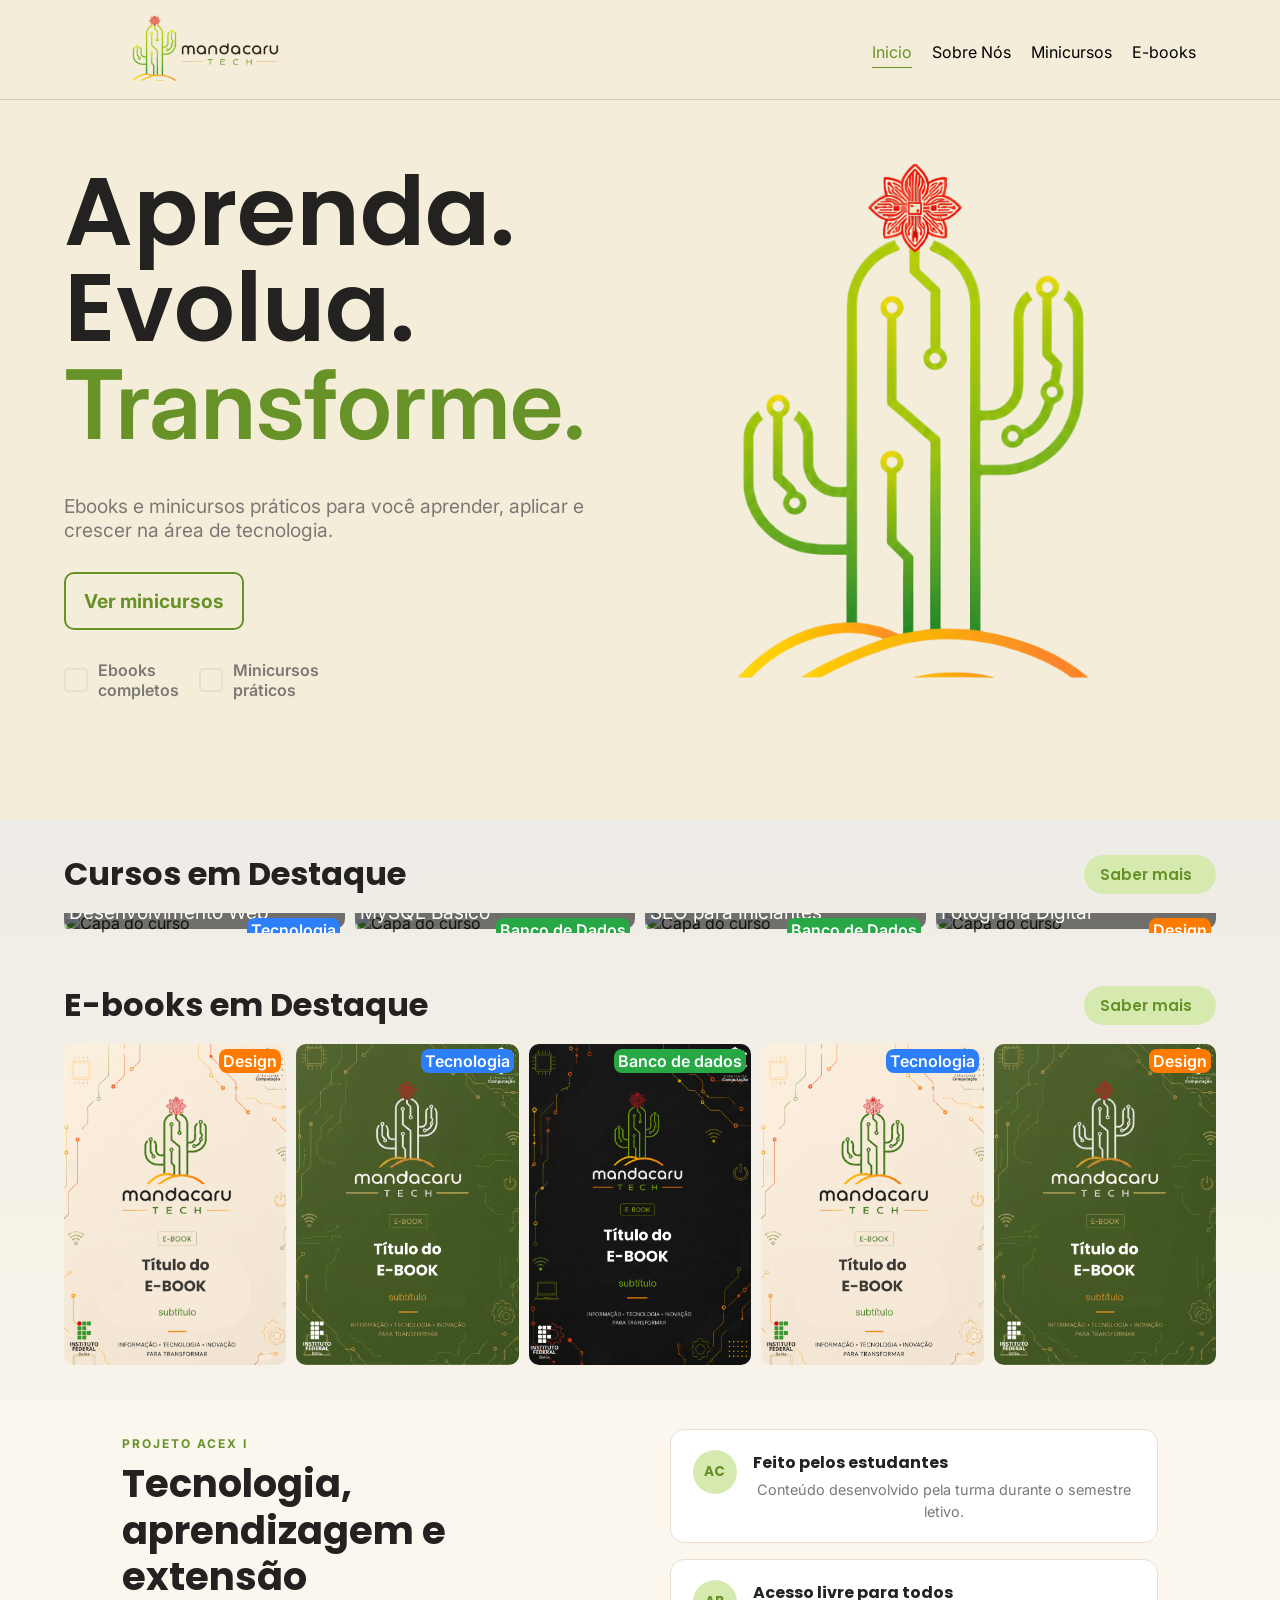
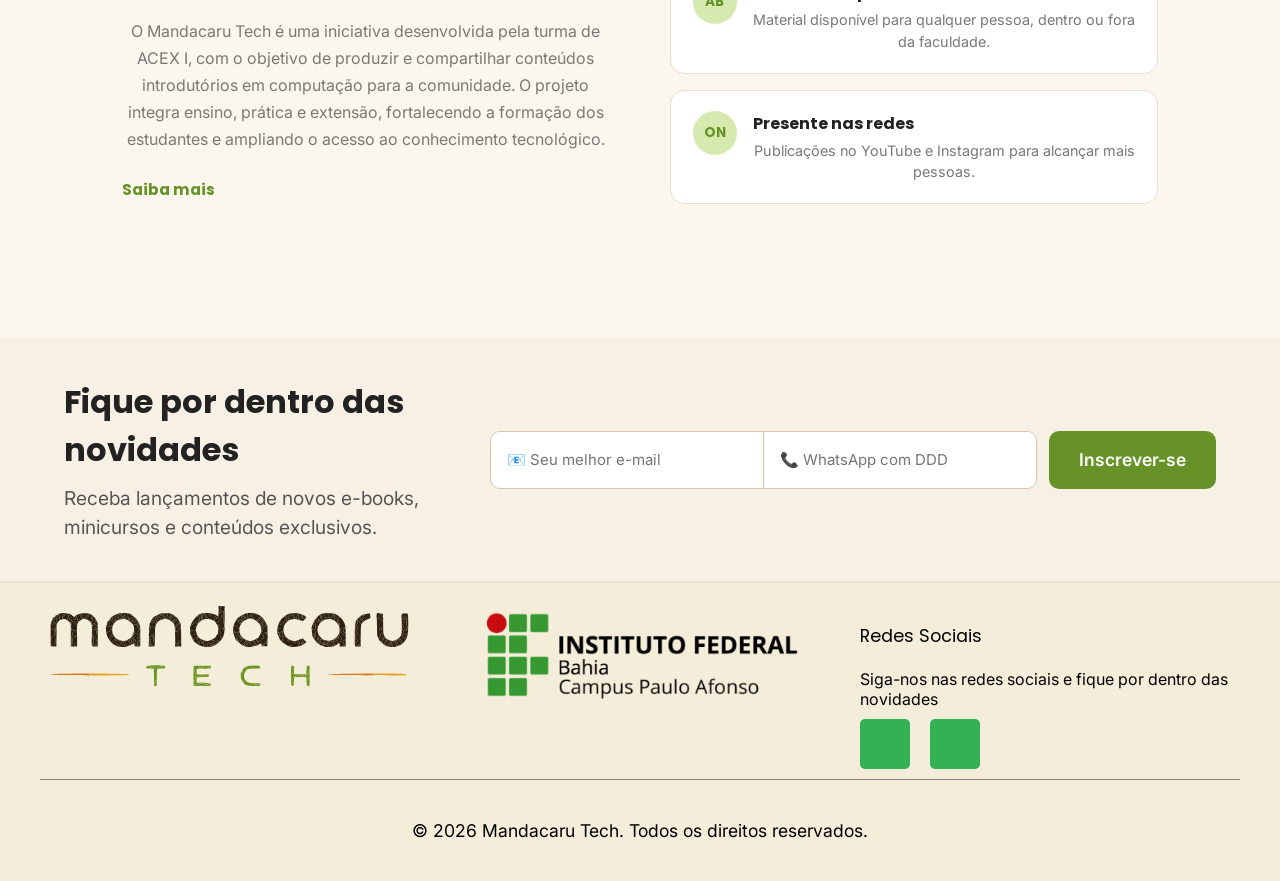
==== index.html @ 237768b4 "fix(G-9): Corrige o ativo nos links e altera o nome da pasta de cursos" ====
<!DOCTYPE html>
<html lang="pt-BR">
<head>
    <meta charset="UTF-8">
    <meta name="viewport" content="width=device-width, initial-scale=1.0">
    <title>Portal Mandacaru Tech - Extensão</title>
    <script src="https://kit.fontawesome.com/898f59f198.js" crossorigin="anonymous"></script>
    <link rel="stylesheet" href="./assets/css/style.css">
    <link rel="stylesheet" href="./assets/css/p-inicial.css">
</head>
<body>
    <header>
        <div class="container">
            <div class="logo-container"><img class="logo" src="./assets/imgs/cacto_e_nome_pretooo.svg" alt=""></div>

            <ul class="hamburguer-container hide" type="none">
                <li class="hamburguer"></li>
                <li class="hamburguer"></li>
                <li class="hamburguer"></li>
            </ul>

            <nav class="navigation">
                <ul type="none">
                    <li><a class="nav-link" href="./index.html">Inicio</a></li>
                    <li><a class="nav-link" href="./sobre-nos/sobre-nos.html">Sobre Nós</a></li>
                    <li><a class="nav-link" href="./minicursos/cursos.html">Minicursos</a></li>
                    <li><a class="nav-link" href="./ebooks/ebooks.html">E-books</a></li>
                </ul>
            </nav>
        </div>
    </header>

    <nav class="navigation-mob">
        <ul type="none">
            <li><a class="nav-link" href="./index.html"><i class="fa-solid fa-house"></i> Inicio</a></li>
            <li><a class="nav-link" href="./sobre-nos/sobre-nos.html"><i class="fa-solid fa-circle-question"></i> Sobre Nós</a></li>
            <li><a class="nav-link" href="./minicursos/cursos.html"><i class="fa-solid fa-play"></i> Minicursos</a></li>
            <li><a class="nav-link" href="./ebooks/ebooks.html"><i class="fa-solid fa-book"></i> E-books</a></li>
        </ul>
    </nav>

    <main>
        <section class="inicial">   
            <div class="container hero-container">
                <div class="inicio">
                    <h1>Aprenda. <br>Evolua. <br><span class="destaque">Transforme.</span></h1>
                    <p>Ebooks e minicursos práticos para você aprender, aplicar e crescer na área de tecnologia.</p>
                    <a class="btn-inicio" href="#destaques">Ver minicursos</a>
                    <div class="hero-icons">
                        <div>
                            <i class="fa-solid fa-book-open"></i>
                            <p>Ebooks<br>completos</p>
                        </div>
                        <div>
                            <i class="fa-regular fa-circle-play"></i>
                            <p>Minicursos<br>práticos</p>
                        </div>
                    </div>
                </div>
                <div class="card">
                    <img class="alunos" src="./assets/imgs/cacto_1080p (1).svg" alt="Logo">
                </div>
            </div>
        </section>

        <section class="destaques" id="destaques">
        <div class="container">
            
            <div class="cabecalho-destaque">
                <h2>Cursos em Destaque</h2>
                <a href="./pagina cursos/cursos.html" class="btn-saber-mais">
                    Saber mais <i class="fa-solid fa-arrow-right"></i>
                </a>
            </div>
            <div class="carrossel" id="carrossel-cursos"></div>

            <div class="cabecalho-destaque" style="margin-top: 2rem;">
                <h2>E-books em Destaque</h2>
                <a href="./ebooks/ebooks.html" class="btn-saber-mais">
                    Saber mais <i class="fa-solid fa-arrow-right"></i>
                </a>
            </div>
            <div class="carrossel" id="carrossel-ebooks"></div>
            
        </div>
        </section>

        <section class="sobre-curso" id="2">
            <div class="container sc-index-grid">
                <div class="sc-index-texto">
                    <span class="sc-index-label">Projeto ACEX I</span>
                    <h2>Tecnologia, aprendizagem e extensão</h2>
                    <p>O Mandacaru Tech é uma iniciativa desenvolvida pela turma de ACEX I,
                    com o objetivo de produzir e compartilhar conteúdos introdutórios
                    em computação para a comunidade. O projeto integra ensino, prática
                    e extensão, fortalecendo a formação dos estudantes e ampliando o
                    acesso ao conhecimento tecnológico.</p>
                    <a href="./sobre-nos/sobre-nos.html" class="sc-index-link">Saiba mais <i class="fa-solid fa-arrow-right"></i></a>
                </div>

                <div class="sc-index-cards">
                    <div class="sc-index-card">
                        <div class="sc-index-icon">AC</div>
                        <div class="sc-index-card-body">
                            <h3>Feito pelos estudantes</h3>
                            <p>Conteúdo desenvolvido pela turma durante o semestre letivo.</p>
                        </div>
                    </div>
                    <div class="sc-index-card">
                        <div class="sc-index-icon">AB</div>
                        <div class="sc-index-card-body">
                            <h3>Acesso livre para todos</h3>
                            <p>Material disponível para qualquer pessoa, dentro ou fora da faculdade.</p>
                        </div>
                    </div>
                    <div class="sc-index-card">
                        <div class="sc-index-icon">ON</div>
                        <div class="sc-index-card-body">
                            <h3>Presente nas redes</h3>
                            <p>Publicações no YouTube e Instagram para alcançar mais pessoas.</p>
                        </div>
                    </div>
                </div>
            </div>
        </section>
    <section class="contato">
        <div class="container">
            <div class="texto">
                <h2>Fique por dentro das novidades</h2>
                <p>Receba lançamentos de novos e-books, minicursos e conteúdos exclusivos.</p>
            </div>

            <div class="dados">
                <form id="form">
                    <div class="grupo-inputs">
                        <input type="email" placeholder="📧 Seu melhor e-mail" name="email" id="email">
                        
                        <input type="number" placeholder="📞 WhatsApp com DDD" name="telefone" id="telefone">
                    </div>
                        <button type="submit"> Inscrever-se </button>
                </form>
            </div>
        </div>
    </section>
    </main>
    <footer>
        <div class="footer-container">
            <div class="footer-col footer-logo">
                <img class="logo" src="assets/imgs/somente_nome_claro.svg" alt="">
            </div>
            <div class="footer-col footer-logo">
                <img class="logo" src="assets/imgs/logo-ifba.png" alt="">
            </div>
            <div class="footer-col">
                <h3>Redes Sociais</h3>  
                <p>Siga-nos nas redes sociais e fique por dentro das novidades</p>

                <div class="redes">
                    <a href="https://www.instagram.com/mandacarutech_ext/" target="_blank">
                        <i class="fa-brands fa-instagram"></i>
                    </a>
                    <a>
                        <i class="fa-brands fa-youtube"></i>
                    </a>
                </div>
            </div>
        </div>
        <div class="footer-desc">
            <p>&copy; 2026 Mandacaru Tech. Todos os direitos reservados.</p>
        </div>
    </footer>
    <script src="assets/js/script.js"></script>
    <script src="assets/js/inicial.js"></script>
    <script src="assets/js/contato.js"></script>
</body>
</html>
---- assets/css/style.css ----
@import url('./variables.css');

* {
    font-family: var(--inter);
}

header {
    background-color: #F4EDDA;
    border-bottom: 1px #d4cebd solid;
    height: 100px;
}

header > div {
    display: flex;
    justify-content: space-between;
    flex-wrap: wrap;
    align-items: center;
    padding: 10px 0;
    padding-right: 20px;
}

.logo-container {
    width: 300px;
}

.logo {
    width: 100%;
    height: 80px;
}

.hamburguer-container {
    cursor: pointer;
    margin: 0 10px 0 0;
    padding: 0;
}

.hamburguer {
    background-color: #000;
    height: 4px;
    margin: 6px 0;
    width: 34px;
    border-radius: 10% / 90%;
    transition: all 0.3s ease;
    position: relative;
}

ul.active li:nth-child(1) {
    transform: translateY(10px) rotate(45deg);
}

ul.active li:nth-child(2) {
    opacity: 0;
}

ul.active li:nth-child(3) {
    transform: translateY(-10px) rotate(-45deg);
}

.hide {
    display: none;
}

.navigation ul {
    display: flex;
    gap: 20px;
}

.navigation-mob {
    width: 280px;
    padding: 10px;
    position: absolute;
    border-radius: 10px;
    background-color: #f8f8f8;
    box-shadow: 2px 2px 4px #00000029;
    transform: translateY(-20px);
    right: 10px;
    visibility: hidden;
    opacity: 0;
    transition: 
        transform 1s ease,
        opacity 1s ease;
    z-index: 1000;
}

.navigation-mob ul {
    display: flex;
    flex-direction: column;
    padding: 0;
    margin: 0;
}

.navigation-mob ul li a {
    display: block;
    text-decoration: none;
    color: #222;
    padding: 16px;
    margin-left: 0;
    font-size: 20px;
    font-weight: 600;
    transition: 0.25s;
    font-family: var(--inter);
}

.navigation-mob.active {
    transform: translateY(10px);
    visibility: visible;
    opacity: 1;
}

nav ul li .nav-link {
    color: #000;
    text-decoration: none;
    padding-bottom: 5px;
}

nav ul li .nav-link:hover {
    color: #A7D948;
}

.nav-link.active {
    color: var(--verde-escuro);
    border-bottom: 1px solid var(--verde-escuro);
}

body {
    margin: 0;
    font-family: "Manrope", "Segoe UI", sans-serif;
    color: var(--text);
    background: linear-gradient(180deg, #dcdfe3 0%, var(--bg) 50%, #f7f8fa 100%);
    min-height: 100vh;
    max-width: 100%;
    overflow-x: hidden;
}

.container,
.container_hero {
    width: 90%;
    max-width: 1440px;
    margin: 0 auto;
}

h1, h2, h3 {
    font-family: "Playfair Display", "Georgia", serif;
    margin: 0 0 10px;
}

.destaque {
    color: var(--verde-escuro);
}

/*Define cor para cada categoria*/
.tag.tecnologia {
    background: #2d7ff9;
}

.tag.design {
    background: #ff7b00;
}

.tag.banco-de-dados {
    background: #28a745;
}


.btn,
.btn2 {
    display: inline-flex;
    align-items: center;
    justify-content: center;
    padding: 10px 18px;
    border-radius: 999px;
    border: 1px solid transparent;
    text-decoration: none;
    font-weight: 600;
    transition: transform 0.2s ease, box-shadow 0.2s ease;
    cursor: pointer;
}

.btn {
    background: var(--accent);
    color: #fff;
    box-shadow: 0 10px 18px rgba(31, 143, 77, 0.25);
}

.btn2 {
    background: #fff;
    color: var(--accent-dark);
    border-color: rgba(31, 143, 77, 0.35);
}

.btn:hover,
.btn2:hover:hover {
    transform: translateY(-2px);
}

.filtros {
    padding: 10px 0 26px;
}

.filtros  {
    background: #fff;
    border-radius: 16px;
    padding: 18px 20px;
    box-shadow: var(--shadow);
}

.filters__form {
    display: grid;
    grid-template-columns: repeat(auto-fit, minmax(200px, 1fr));
    gap: 14px;
    align-items: end;
}

label {
    font-weight: 600;
    color: #2c3338;
}

select,
input {
    padding: 10px 12px;
    border-radius: 10px;
    border: 1px solid #d4d8dd;
    background: #fff;
    font-size: 15px;
}

.filtros {
    padding: 10px 0 26px;
}

.filtros {
    background: #fff;
    border-radius: 16px;
    padding: 18px 20px;
    box-shadow: var(--shadow);
}

.filters__form {
    display: grid;
    grid-template-columns: repeat(auto-fit, minmax(200px, 1fr));
    gap: 14px;
    align-items: end;
}

label {
    font-weight: 600;
    color: #2c3338;
}

select,
input {
    padding: 10px 12px;
    border-radius: 10px;
    border: 1px solid #d4d8dd;
    background: #fff;
    font-size: 15px;
}

footer {
    background-color: var(--fundo-principal);
    color: #fff;
    padding: 40px 20px;
    border-top: 2px solid var(--cinza-claro);
}

footer .footer-container {
    max-width: 1200px;
    margin: 0 auto;
    padding-bottom: 10px;
    display: flex;
    justify-content: space-between;
    align-items: flex-start;
    flex-wrap: wrap;
    gap: 30px;
    border-bottom: 1px solid #808080;
}

.footer-logo img {
    margin-top: -20px;
    height: 100px;
    width: 100%;
    object-fit: contain;
}

.footer-col {
    display: flex;
    flex-direction: column;
    gap: 10px;
    flex: 1;
    min-width: 200px;
}

.footer-col p {
    color: #000;
}

.footer-col h3 {
  color: #000;
  font-size: 1.1rem;
  margin-bottom: 10px;
  font-weight: normal;
  font-family: var(--poppins);
}

.footer-col ul li a:hover {
  color: #ffffff; 
}

.redes {
    display: flex;
    gap: 20px;
}

.redes > a {
    width: 50px;
    height: 50px;
    border-radius: 5px;
    color: #000;
    background-color: #33b154;
    display: flex;
    justify-content: center;
    align-items: center;
    cursor: pointer;
    text-decoration: none;
}

.redes a i {
    font-size: 45px;
}

.footer-desc {
    max-width: 1200px;
    margin: 0 auto;
    padding-top: 40px;
    display: flex;
    justify-content: center;
}

.footer-desc p {
    font-size: 1.1rem;
    color: #000;
}

@media screen and (max-width: 1000px) {
    .container {
        width: 100%;
        padding: 0 20px;
    }
}

@media (max-width: 768px) {
    .container,
    .container_hero {
        width: 100%;
    }
    header div {
        padding: 10px 0;
    }

    .hamburguer-container {
        display: block;
    }

    .navigation {
        display: none;
    }
}

@media (max-width: 373px) {
    .logo-container {
        width: 250px;
    }
}

.hidden {
    display: none;
}
---- assets/css/p-inicial.css ----
@import url('variables.css');

/* Parte inicial, resets e etc.*/
* {
    padding: 0;
    margin: 0;
    box-sizing: border-box;
}

body {
    color: var(--text);
    min-height: 100vh;
}

/* Primeira section */
.inicial {
    background-color: var(--fundo-principal);
    height: 80vh;
}

.inicial > .hero-container {
    display: flex;
    justify-content: space-between;
    flex-wrap: wrap;
    padding-top: 5%;
}

.hero-container > div {
    width: 50%;
}

.hero-container div img {
    width: 100%;
    aspect-ratio: 207/197;
}

.inicio {
    display: flex;
    flex-direction: column;
    width: 45%;
    gap: 30px;
}

.inicio h1 {
    font-size: 6rem;
    line-height: 6rem;
    font-family: var(--poppins);
    font-weight: 600;
}

.inicio p {
    font-size: 1.2rem;
    color: var(--cinza-texto);
}

.btn-inicio {
    background-color: transparent;
    width: 180px;
    height: 58px;
    font-size: 1.2rem;
    border-radius: 10px;
    border: 2px solid var(--verde-escuro);
    cursor: pointer;
    text-decoration: none;
    font-weight: bold;
    color: var(--verde-escuro);
    display: flex;
    align-items: center;
    justify-content: center;
    transition: 0.3s;
}

.btn-inicio:hover{
    background-color: var(--verde-hover);
    color: #fff;
    transition-duration: 0.3s;
}
 
.inicio .hero-icons {
    display: flex;
    flex-wrap: wrap;
    gap: 20px;
    padding: 0;
}

.inicio .hero-icons > div {
    display: flex;
    align-items: center;
    gap: 10px;
    padding: 0;
}

.inicio .hero-icons > div i {
    border: 2px solid var(--cinza-claro);
    font-size: 1.5rem;
    padding: 10px;
    border-radius: 4px;
    color: var(--verde-escuro);
}

.inicio .hero-icons > div p {
    color: var(--cinza-texto);
    font-size: 1rem;
    font-weight: 600;
}

/* Segunda section */

.destaques {
    padding-top: 30px;
    padding-bottom: 30px;
}

.cabecalho-destaque {
    display: flex;
    justify-content: space-between; 
    align-items: center; 
    margin-bottom: 15px; 
}

.cabecalho-destaque h2 {
    font-size: 2rem;
    font-family: var(--poppins);
    margin: 0; 
}

.btn-saber-mais {
    display: inline-flex;
    align-items: center;
    gap: 8px;
    padding: 8px 16px;
    background-color: #d6eab0; 
    color: var(--verde-escuro); 
    text-decoration: none;
    font-weight: 600;
    font-family: var(--poppins);
    border-radius: 20px; 
    font-size: 0.95rem;
    transition: all 0.3s ease;
}

.btn-saber-mais:hover {
    background-color: var(--verde-escuro);
    color: #fff;
    transform: translateX(4px); 
}

.destaques > .container > h2 {
    font-size: 2rem;
    font-family: var(--poppins);
}

.destaques > div {
    overflow: hidden;
}

.destaques .carrossel {
    margin-bottom: 3rem;
}

.destaques h2:nth-of-type(2) {
    margin-top: 1rem; 
}

.carrossel {
    position: relative;
    display: flex;
    gap: 10px;  
    
    overflow-x: auto; 
    scroll-snap-type: x mandatory; 
    scroll-behavior: smooth; 
    
    scrollbar-width: none; 
    -ms-overflow-style: none; 
}

.carrossel::-webkit-scrollbar { 
    display: none; 
}

.img-container {
    scroll-snap-align: start;
}

.img-container {
    position: relative;
    padding: 0;
    flex: 0 0 calc((100% - 30px) / 4);
    cursor: pointer;
}

.img-container:hover {
    scale: 1.02;
}

.img-container img {
    width: 100%;
    aspect-ratio: 16/9;
    object-fit: cover;
    border-radius: 10px;
}

.img-container .tag {
    padding: 2px 4px;   
    border-radius: 8px;
    color: #fff;
    font-weight: 600;
    position: absolute;
}

.img-container .tag {
    top: 5px;
    right: 5px;
}

.img-container .horas {
    background-color: rgb(17, 127, 200);
    top: 5px;
    left: 5px;
}

.img-container .title {
    position: absolute;
    color: #fff;
    bottom: 4px;
    left: 0px;
    font-size: 1.2rem;
    background-color: #00000088;
    width: 100%;
    padding: 5px;
    border-bottom-left-radius: 10px;
    border-bottom-right-radius: 10px;
}

.ebook-card {
    flex: 0 0 calc((100% - 40px) / 5);   
}

.ebook-card img {
    width: 100%;
    object-fit: cover; 
    aspect-ratio: 9/13; 
}

#carrossel-ebooks {
    margin-bottom: 0; 
}

/* Terceira section */
 
.sobre-curso {
    background-color: var(--areia-clara);
    display: flex;
    align-items: center;
    flex-direction: column;
    padding: 5%;
    gap: 30px;
    padding-top: 30px;
}

.sobre-curso h1 {
    color: var(--verde-escuro);
    font-family: var(--poppins);
}

.sobre-curso p {
    font-size: 22px;
    text-align: center;
}

.info {
    background-color: var(--duna);
    border: 1px rgb(211, 211, 211) solid;
    border-radius: 8px;
    padding: 15px;
    width: 300px;
    height: auto;
    transition: 0.2s;
}

.info:hover {
    border-color: #a32638;
    transform: scale(1.1);
    transition: 0.2s;
}

.img-info {
    width: 50px;
    height: 50px;
}

.cont {
    width: 100%;
    display: flex;
    justify-content: center;
    gap: 30px;
    flex-wrap: wrap;
}

.egresso {
    background-color: var(--duna);
    border: 1px rgb(211, 211, 211) solid;
    border-radius: 8px;
    padding: 30px;
    width:76%;
    height: 250px;
}
.egresso li{
    margin: 5px;
}

/* Quarta section */

.contato {
    background-color: #f7f1e5;
    padding: 40px 0;
}

.contato .container {
    display: flex;
    justify-content: space-between;
    align-items: center;
    gap: 40px;
}

.grupo-inputs {
    display: flex;
    flex: 1;
    border: 1px solid #d8c7a6;
    border-radius: 10px;
    overflow: hidden;
}

.grupo-inputs input {
    flex: 1;
    height: 56px;
    border: none;
    outline: none;
    padding: 0 16px;
    border-radius: 0;
}

.grupo-inputs input:first-child {
    border-right: 1px solid #d8c7a6;
}

.texto {
    flex: 1;
}

.texto h2 {
    font-family: var(--poppins);
    font-size: 2rem;
    margin-bottom: 10px;
    color: #222;
}

.texto p {
    font-size: 1.2rem;
    line-height: 1.5;
    color: #555;
}

.dados {
    flex: 1.5;
}

.dados form {
    display: flex;
    align-items: center;
    gap: 12px;
}

.dados form button {
    height: 58px;
    padding: 0 30px;
    border: none;
    border-radius: 10px;
    background: var(--verde-escuro);
    color: #fff;
    font-size: 1.1rem;
    font-weight: 600;
    cursor: pointer;
    white-space: nowrap;
    transition: .3s;
}

.dados form button:hover {
    background: var(--verde-hover);
    transform: translateY(-2px);
}

/* Parte da responsividade */

@media screen and (max-width: 1000px) {
    .inicial > div {
        width: 100%;
        padding: 0 20px;
    }

    .inicio h1 {
        font-size: 5rem;
        line-height: 5rem;
    }

    .destaques > div {
        padding: 0 20px;
    }

    .img-container {
        flex: 0 0 calc((100% - 10px) / 2);
    }
    
    .contato > div {
        padding: 0 20px;
    }

    .img-container {
        flex: 0 0 calc((100% - 10px) / 2);
    }
    
    .ebook-card {
        flex: 0 0 calc((100% - 20px) / 3); 
    }
}

@media screen and (max-width: 898px){
    /* primeira section */
    
    /* Segunda section */

    .info, .egresso {
        min-height: 250px;
        height: auto;
        width: 100%;
    }
    .info:hover {
        transform: scale(1.02);
    }
    .egresso p{
        text-align: start;
        margin-bottom: 10px;
    }
}

@media screen and (max-width: 768px) {
    .hero-container .card {
        display: none;
    }

    .hero-container > div {
        width: 100%;
        padding: 0 20px;
    }
    
    .contato > div {
        flex-wrap: wrap;
    }

    .contato p {
        text-align: left;
    }

    .contato div {
        width: 100%;
    }

    .cabecalho-destaque h2 {
        font-size: 1.6rem; 
    }
    
    .btn-saber-mais {
        font-size: 0.85rem;
        padding: 6px 12px;
    }

}

@media screen and (max-width: 578px) {
    .inicio h1 {
        font-size: 4rem;
        line-height: 4rem;
    }

    .img-container {
        flex: 0 0 100%;
    }

    .img-container {
        flex: 0 0 100%; /* Cursos: 1 por tela */
    }
    

    .ebook-card {
        flex: 0 0 calc((100% - 10px) / 2); 
    }

    .cabecalho-destaque {
        flex-direction: column; 
        align-items: flex-start; 
        gap: 10px; 
    }
    
    .cabecalho-destaque h2 {
        font-size: 1.5rem;
    }
}

@media screen and (max-width: 420px) {
    .inicio h1 {
        font-size: 3rem;
        line-height: 3rem;
    }
}

@media (max-width: 900px) {
    .contato .container {
        flex-direction: column;
        text-align: center;
    }

    .dados {
        width: 100%;
    }

    .dados form {
        flex-direction: column;
    }

    .dados form input,
    .dados form button {
        width: 100%;
    }
}

/* ── Seção Sobre Nós no index ───────────────────────── */
.sc-index-grid {
    display: grid;
    grid-template-columns: 1fr 1fr;
    gap: 60px;
    align-items: center;
    padding-top: 0; 
    padding-bottom: 70px;
}

.sc-index-label {
    display: inline-block;
    font-size: 0.75rem;
    font-weight: 700;
    letter-spacing: 2px;
    text-transform: uppercase;
    color: var(--verde-escuro);
    margin-bottom: 10px;
}

.sc-index-texto h2 {
    font-size: clamp(1.6rem, 3vw, 2.4rem);
    font-family: var(--poppins);
    color: var(--produto-profundo);
    margin-bottom: 18px;
    line-height: 1.2;
}

.sc-index-texto p {
    font-size: 1rem;
    color: var(--cinza-texto);
    line-height: 1.7;
    margin-bottom: 24px;
}

.sc-index-link {
    display: inline-flex;
    align-items: center;
    gap: 6px;
    color: var(--verde-escuro);
    font-weight: 700;
    font-family: var(--poppins);
    text-decoration: none;
    font-size: 0.95rem;
    transition: gap 0.2s;
}

.sc-index-link:hover {
    gap: 10px;
}

.sc-index-cards {
    display: flex;
    flex-direction: column;
    gap: 16px;
}

.sc-index-card {
    background: #fff;
    border: 1px solid var(--cinza-claro);
    border-radius: 14px;
    padding: 20px 22px;
    display: flex;
    align-items: flex-start;
    gap: 16px;
    transition: box-shadow 0.2s, transform 0.2s;
}

.sc-index-card:hover {
    box-shadow: 0 6px 20px rgba(0, 0, 0, 0.09);
    transform: translateY(-2px);
}

.sc-index-icon {
    min-width: 44px;
    height: 44px;
    border-radius: 50%;
    background-color: #d6eab0;
    color: var(--verde-escuro);
    font-weight: 700;
    font-size: 0.85rem;
    display: flex;
    align-items: center;
    justify-content: center;
    font-family: var(--poppins);
    flex-shrink: 0;
}

.sc-index-card-body h3 {
    font-size: 1rem;
    font-family: var(--poppins);
    color: var(--produto-profundo);
    margin-bottom: 4px;
}

.sc-index-card-body p {
    font-size: 0.9rem;
    color: var(--cinza-texto);
    line-height: 1.5;
}

@media (max-width: 768px) {
    .sc-index-grid {
        grid-template-columns: 1fr;
        gap: 40px;
        padding: 50px 20px;
    }
}
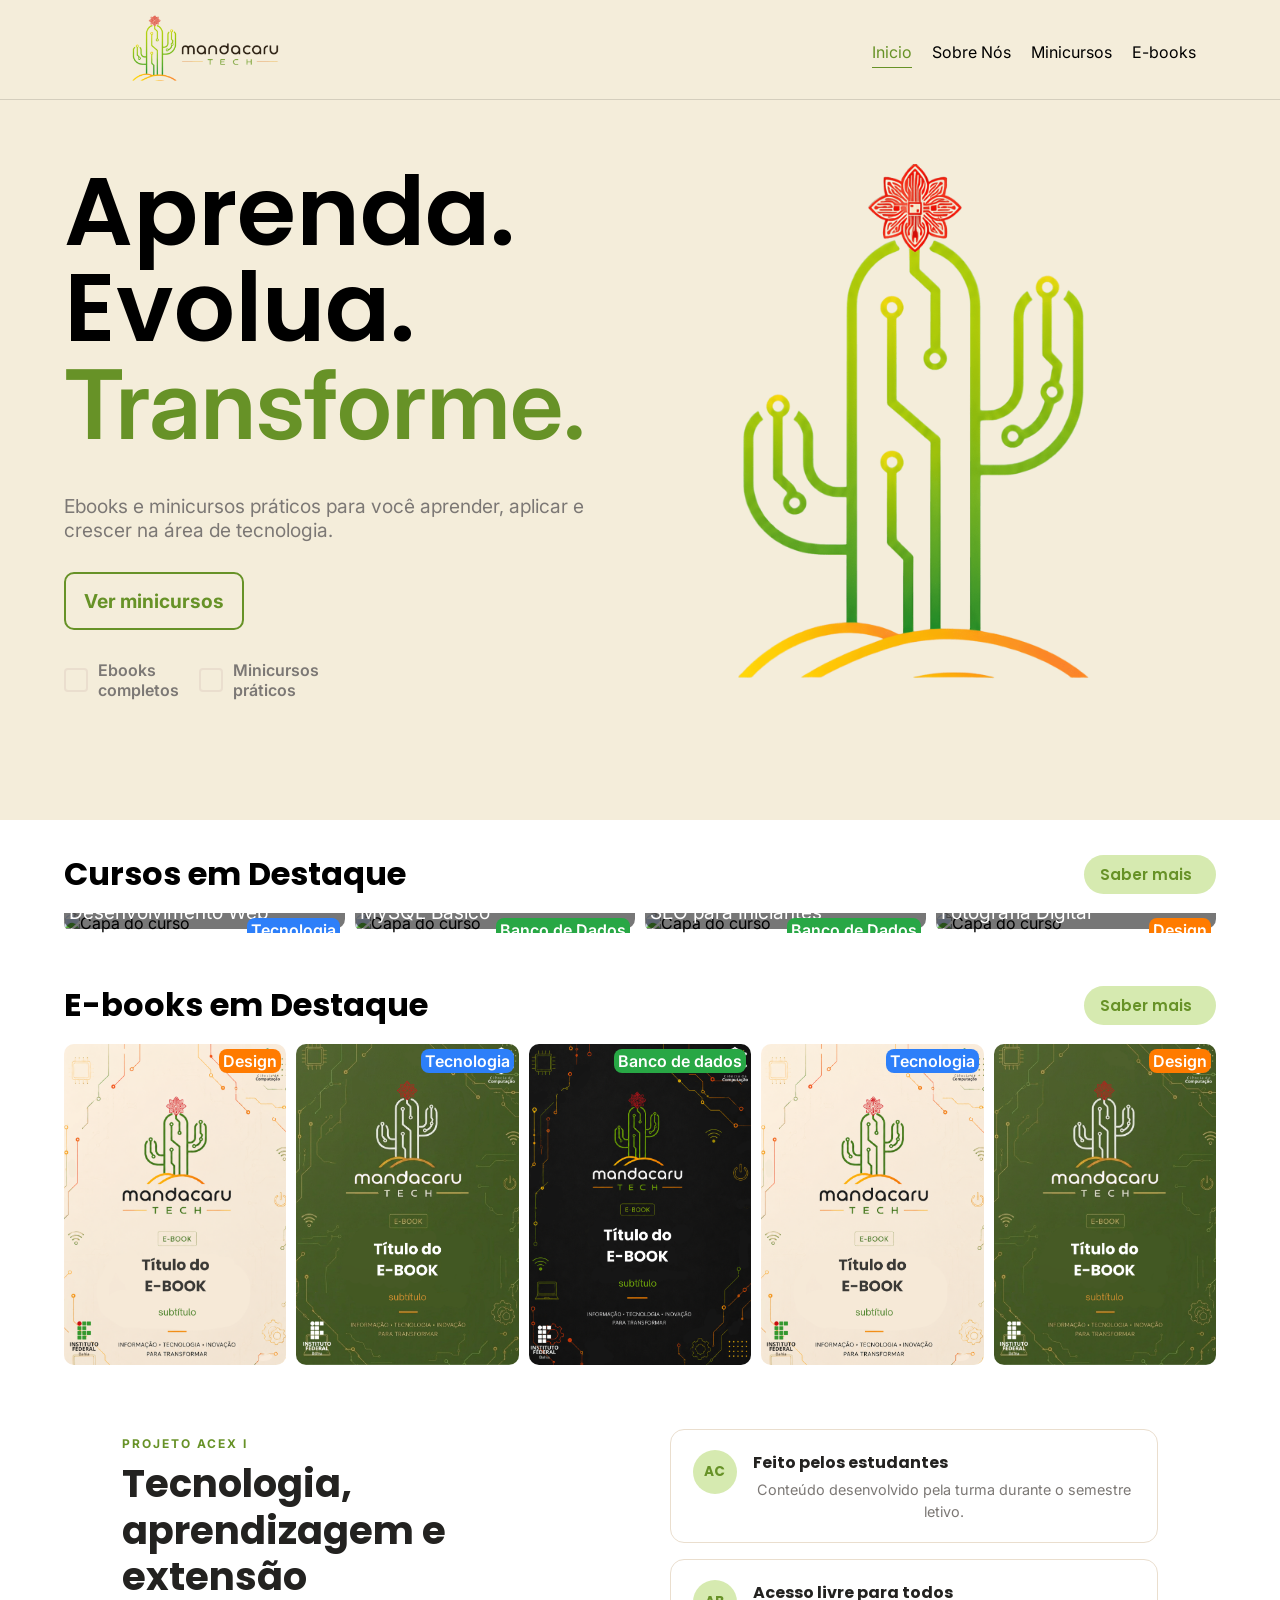
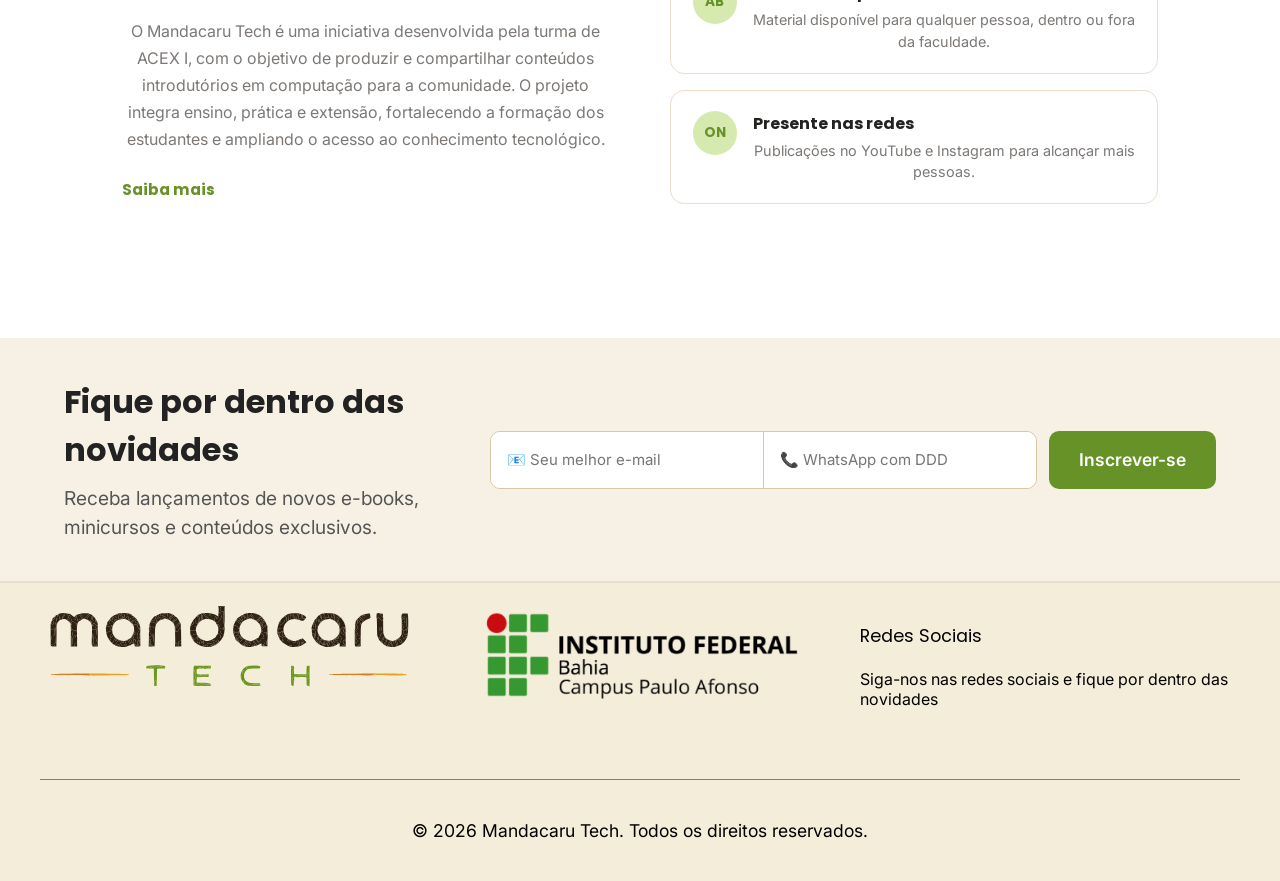
==== commit c6d9d1bd: "feat(G-11): Cabeçalho fica fixo" ====
--- a/index.html
+++ b/index.html
@@ -68,7 +68,7 @@
             
             <div class="cabecalho-destaque">
                 <h2>Cursos em Destaque</h2>
-                <a href="./pagina cursos/cursos.html" class="btn-saber-mais">
+                <a href="./minicursos/cursos.html" class="btn-saber-mais">
                     Saber mais <i class="fa-solid fa-arrow-right"></i>
                 </a>
             </div>
--- a/assets/css/style.css
+++ b/assets/css/style.css
@@ -8,6 +8,9 @@
     background-color: #F4EDDA;
     border-bottom: 1px #d4cebd solid;
     height: 100px;
+    position: sticky;
+    top: 0;
+    z-index: 1;
 }
 
 header > div {
@@ -317,12 +320,15 @@
     height: 50px;
     border-radius: 5px;
     color: #000;
-    background-color: #33b154;
     display: flex;
     justify-content: center;
     align-items: center;
     cursor: pointer;
     text-decoration: none;
+    transition: 100ms;
+    &:hover {
+        transform: scale(1.1);
+    }
 }
 
 .redes a i {
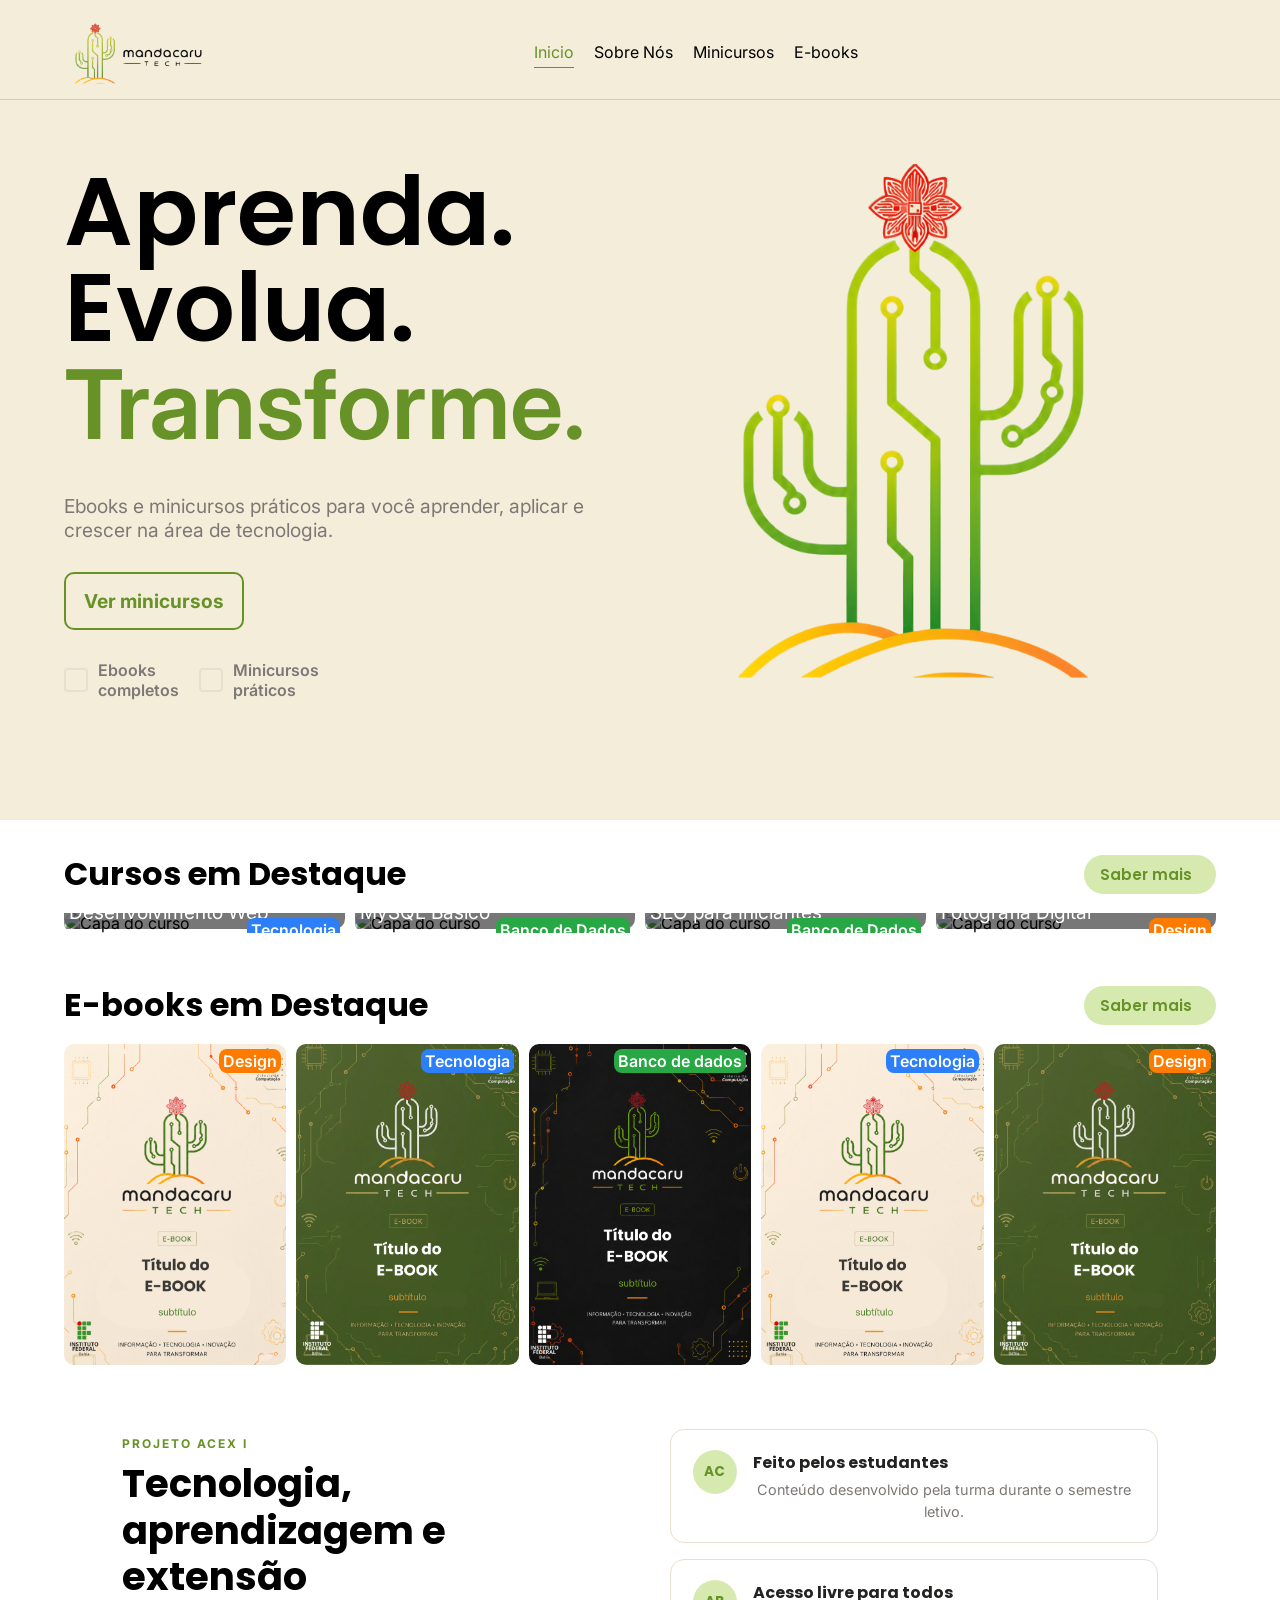
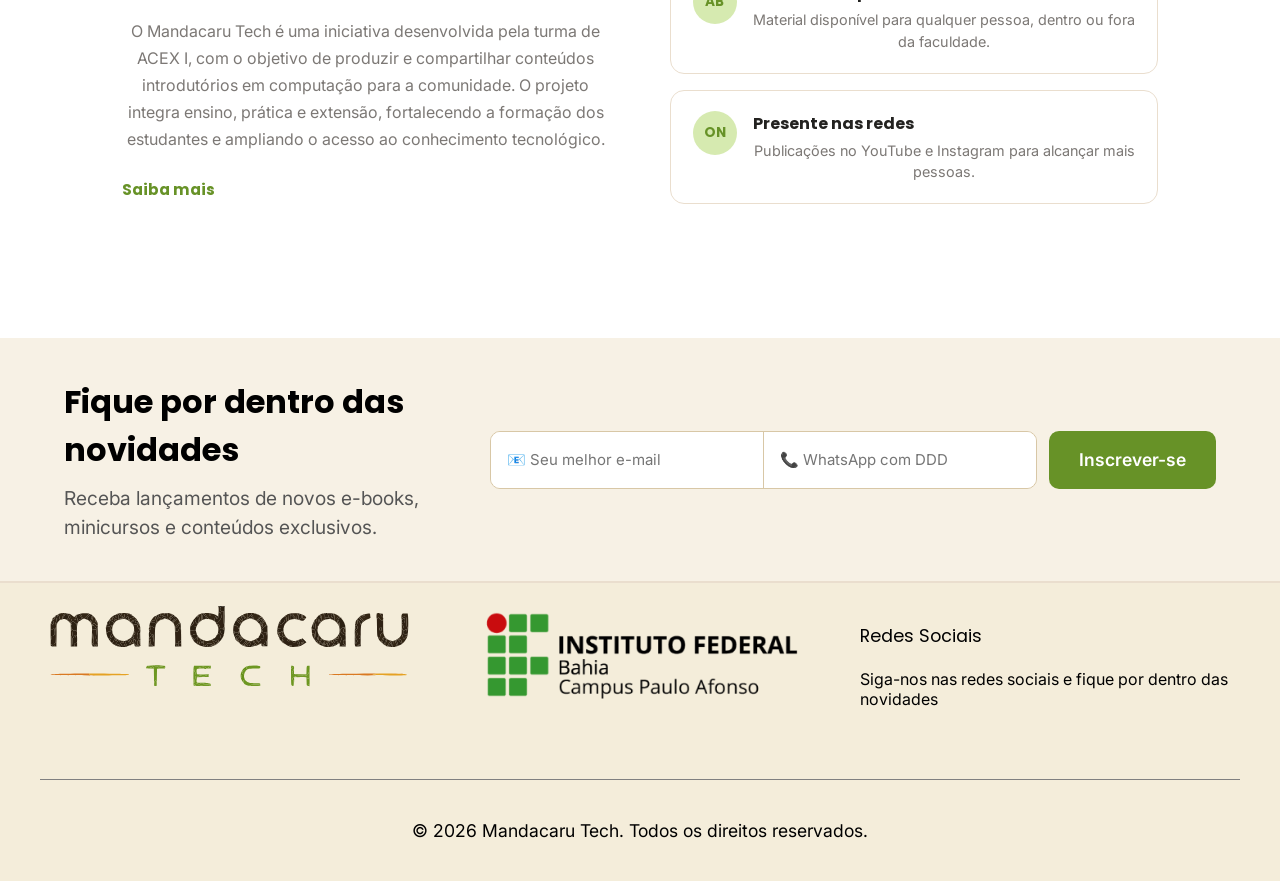
==== commit eac3e685: "feat(G-13): Adiciona lógica do modo escuro" ====
--- a/index.html
+++ b/index.html
@@ -9,41 +9,52 @@
     <link rel="stylesheet" href="./assets/css/p-inicial.css">
 </head>
 <body>
-    <header>
+    <header class="bg-primary">
         <div class="container">
-            <div class="logo-container"><img class="logo" src="./assets/imgs/cacto_e_nome_pretooo.svg" alt=""></div>
+            <div class="logo-container"><img id="logo" class="logo" src="" alt=""></div>
 
             <ul class="hamburguer-container hide" type="none">
-                <li class="hamburguer"></li>
-                <li class="hamburguer"></li>
-                <li class="hamburguer"></li>
+                <li class="hamburguer bg-quinary"></li>
+                <li class="hamburguer bg-quinary"></li>
+                <li class="hamburguer bg-quinary"></li>
             </ul>
 
             <nav class="navigation">
                 <ul type="none">
-                    <li><a class="nav-link" href="./index.html">Inicio</a></li>
-                    <li><a class="nav-link" href="./sobre-nos/sobre-nos.html">Sobre Nós</a></li>
-                    <li><a class="nav-link" href="./minicursos/cursos.html">Minicursos</a></li>
-                    <li><a class="nav-link" href="./ebooks/ebooks.html">E-books</a></li>
+                    <li><a class="nav-link color-primary" href="./index.html">Inicio</a></li>
+                    <li><a class="nav-link color-primary" href="./sobre-nos/sobre-nos.html">Sobre Nós</a></li>
+                    <li><a class="nav-link color-primary" href="./minicursos/cursos.html">Minicursos</a></li>
+                    <li><a class="nav-link color-primary" href="./ebooks/ebooks.html">E-books</a></li>
                 </ul>
             </nav>
+
+            <button class="theme-button">
+                
+            </button>
         </div>
+        <nav class="navigation-mob">
+            <ul type="none">
+                <li><a class="nav-link color-primary" href="./index.html"><i class="fa-solid fa-house"></i> Inicio</a></li>
+                <li><a class="nav-link color-primary" href="./sobre-nos/sobre-nos.html"><i class="fa-solid fa-circle-question"></i> Sobre Nós</a></li>
+                <li><a class="nav-link color-primary" href="./minicursos/cursos.html"><i class="fa-solid fa-play"></i> Minicursos</a></li>
+                <li><a class="nav-link color-primary" href="./ebooks/ebooks.html"><i class="fa-solid fa-book"></i> E-books</a></li>
+                <li>
+                    <div>
+                        <label class="switch">
+                            <input type="checkbox" id="theme-toggle">
+                            <span class="slider"></span>
+                        </label>
+                    </div>
+                </li>
+            </ul>
+        </nav>
     </header>
 
-    <nav class="navigation-mob">
-        <ul type="none">
-            <li><a class="nav-link" href="./index.html"><i class="fa-solid fa-house"></i> Inicio</a></li>
-            <li><a class="nav-link" href="./sobre-nos/sobre-nos.html"><i class="fa-solid fa-circle-question"></i> Sobre Nós</a></li>
-            <li><a class="nav-link" href="./minicursos/cursos.html"><i class="fa-solid fa-play"></i> Minicursos</a></li>
-            <li><a class="nav-link" href="./ebooks/ebooks.html"><i class="fa-solid fa-book"></i> E-books</a></li>
-        </ul>
-    </nav>
-
     <main>
-        <section class="inicial">   
+        <section class="inicial bg-primary">   
             <div class="container hero-container">
                 <div class="inicio">
-                    <h1>Aprenda. <br>Evolua. <br><span class="destaque">Transforme.</span></h1>
+                    <h1 class="color-primary">Aprenda. <br>Evolua. <br><span class="destaque">Transforme.</span></h1>
                     <p>Ebooks e minicursos práticos para você aprender, aplicar e crescer na área de tecnologia.</p>
                     <a class="btn-inicio" href="#destaques">Ver minicursos</a>
                     <div class="hero-icons">
@@ -63,11 +74,11 @@
             </div>
         </section>
 
-        <section class="destaques" id="destaques">
+        <section class="destaques bg-secundary" id="destaques">
         <div class="container">
             
             <div class="cabecalho-destaque">
-                <h2>Cursos em Destaque</h2>
+                <h2 class="color-primary">Cursos em Destaque</h2>
                 <a href="./minicursos/cursos.html" class="btn-saber-mais">
                     Saber mais <i class="fa-solid fa-arrow-right"></i>
                 </a>
@@ -75,7 +86,7 @@
             <div class="carrossel" id="carrossel-cursos"></div>
 
             <div class="cabecalho-destaque" style="margin-top: 2rem;">
-                <h2>E-books em Destaque</h2>
+                <h2 class="color-primary">E-books em Destaque</h2>
                 <a href="./ebooks/ebooks.html" class="btn-saber-mais">
                     Saber mais <i class="fa-solid fa-arrow-right"></i>
                 </a>
@@ -85,11 +96,11 @@
         </div>
         </section>
 
-        <section class="sobre-curso" id="2">
+        <section class="sobre-curso bg-secundary" id="2">
             <div class="container sc-index-grid">
                 <div class="sc-index-texto">
                     <span class="sc-index-label">Projeto ACEX I</span>
-                    <h2>Tecnologia, aprendizagem e extensão</h2>
+                    <h2 class="color-primary">Tecnologia, aprendizagem e extensão</h2>
                     <p>O Mandacaru Tech é uma iniciativa desenvolvida pela turma de ACEX I,
                     com o objetivo de produzir e compartilhar conteúdos introdutórios
                     em computação para a comunidade. O projeto integra ensino, prática
@@ -123,10 +134,10 @@
                 </div>
             </div>
         </section>
-    <section class="contato">
+    <section class="contato bg-tertiary">
         <div class="container">
             <div class="texto">
-                <h2>Fique por dentro das novidades</h2>
+                <h2 class="color-primary">Fique por dentro das novidades</h2>
                 <p>Receba lançamentos de novos e-books, minicursos e conteúdos exclusivos.</p>
             </div>
 
@@ -143,33 +154,33 @@
         </div>
     </section>
     </main>
-    <footer>
+    <footer class="bg-primary">
         <div class="footer-container">
             <div class="footer-col footer-logo">
-                <img class="logo" src="assets/imgs/somente_nome_claro.svg" alt="">
+                <img id="logo-footer" class="logo" src="" alt="">
             </div>
             <div class="footer-col footer-logo">
-                <img class="logo" src="assets/imgs/logo-ifba.png" alt="">
+                <img id="logo-ifba" class="logo" src="" alt="">
             </div>
             <div class="footer-col">
-                <h3>Redes Sociais</h3>  
-                <p>Siga-nos nas redes sociais e fique por dentro das novidades</p>
+                <h3 class="color-primary">Redes Sociais</h3>  
+                <p class="color-primary">Siga-nos nas redes sociais e fique por dentro das novidades</p>
 
                 <div class="redes">
                     <a href="https://www.instagram.com/mandacarutech_ext/" target="_blank">
-                        <i class="fa-brands fa-instagram"></i>
+                        <i class="fa-brands fa-instagram color-primary"></i>
                     </a>
                     <a>
-                        <i class="fa-brands fa-youtube"></i>
+                        <i class="fa-brands fa-youtube color-primary"></i>
                     </a>
                 </div>
             </div>
         </div>
         <div class="footer-desc">
-            <p>&copy; 2026 Mandacaru Tech. Todos os direitos reservados.</p>
+            <p class="color-primary">&copy; 2026 Mandacaru Tech. Todos os direitos reservados.</p>
         </div>
     </footer>
-    <script src="assets/js/script.js"></script>
+    <script type="module" src="assets/js/script.js"></script>
     <script src="assets/js/inicial.js"></script>
     <script src="assets/js/contato.js"></script>
 </body>
--- a/assets/css/style.css
+++ b/assets/css/style.css
@@ -4,8 +4,56 @@
     font-family: var(--inter);
 }
 
+/* COLORS */
+.bg-primary {
+    background-color: var(--bg-primary);
+}
+
+.bg-secondary {
+    background-color: #fff;
+}
+
+.bg-tertiary {
+    background-color: #f7f1e5;
+}
+
+.bg-quaternary {
+    background-color: var(--bg-quaternary);
+}
+
+.bg-quinary {
+    background-color: #000;
+}
+
+.color-primary {
+    color: #000;
+}
+
+.bg-dark-primary {
+    background-color: var(--bg-dark-primary);
+}
+
+.color-dark-primary {
+    color: #fff;
+}
+
+.bg-dark-secondary {
+    background-color: var(--bg-dark-secondary);
+}
+.bg-dark-tertiary {
+    background-color: var(--bg-dark-secondary);
+}
+
+.bg-dark-quaternary {
+    background-color: var(--bg-dark-quaternary);
+}
+
+.bg-dark-quinary {
+    background-color: #fff;
+}
+
+
 header {
-    background-color: #F4EDDA;
     border-bottom: 1px #d4cebd solid;
     height: 100px;
     position: sticky;
@@ -22,10 +70,6 @@
     padding-right: 20px;
 }
 
-.logo-container {
-    width: 300px;
-}
-
 .logo {
     width: 100%;
     height: 80px;
@@ -38,7 +82,6 @@
 }
 
 .hamburguer {
-    background-color: #000;
     height: 4px;
     margin: 6px 0;
     width: 34px;
@@ -66,6 +109,24 @@
 .navigation ul {
     display: flex;
     gap: 20px;
+}
+
+header > div .theme-button, .theme-button-mobile {
+    width: 36px;
+    height: 36px;
+    border-radius: 18px;
+    border: none;
+    cursor: pointer;
+    background-color: transparent;
+    transition: .3s;
+}
+
+header > div button:hover {
+    background-color: var(--cinza-claro);
+}
+
+header > div button i {
+    font-size: 20px;
 }
 
 .navigation-mob {
@@ -92,7 +153,7 @@
     margin: 0;
 }
 
-.navigation-mob ul li a {
+.navigation-mob ul li a, .navigation-mob ul li div {
     display: block;
     text-decoration: none;
     color: #222;
@@ -111,7 +172,6 @@
 }
 
 nav ul li .nav-link {
-    color: #000;
     text-decoration: none;
     padding-bottom: 5px;
 }
@@ -123,6 +183,45 @@
 .nav-link.active {
     color: var(--verde-escuro);
     border-bottom: 1px solid var(--verde-escuro);
+}
+
+.switch {
+    position: relative;
+    width: 60px;
+    height: 30px;
+    padding: 3px 30px;
+}
+
+.switch input {
+    display: none;
+}
+
+.slider {
+    position: absolute;
+    inset: 0;
+    background: #444;
+    border-radius: 30px;
+    cursor: pointer;
+}
+
+.slider::before {
+    content: "🌙";
+    position: absolute;
+    width: 24px;
+    height: 24px;
+    left: 3px;
+    top: 3px;
+    display: flex;
+    align-items: center;
+    justify-content: center;
+    background: white;
+    border-radius: 50%;
+    transition: .3s;
+}
+
+input:checked + .slider::before {
+    content: "☀️";
+    transform: translateX(30px);
 }
 
 body {
@@ -261,7 +360,6 @@
 }
 
 footer {
-    background-color: var(--fundo-principal);
     color: #fff;
     padding: 40px 20px;
     border-top: 2px solid var(--cinza-claro);
@@ -294,12 +392,7 @@
     min-width: 200px;
 }
 
-.footer-col p {
-    color: #000;
-}
-
 .footer-col h3 {
-  color: #000;
   font-size: 1.1rem;
   margin-bottom: 10px;
   font-weight: normal;
@@ -319,7 +412,6 @@
     width: 50px;
     height: 50px;
     border-radius: 5px;
-    color: #000;
     display: flex;
     justify-content: center;
     align-items: center;
@@ -345,7 +437,6 @@
 
 .footer-desc p {
     font-size: 1.1rem;
-    color: #000;
 }
 
 @media screen and (max-width: 1000px) {
@@ -364,6 +455,10 @@
         padding: 10px 0;
     }
 
+    .theme-button {
+        display: none;
+    }
+
     .hamburguer-container {
         display: block;
     }
@@ -382,3 +477,4 @@
 .hidden {
     display: none;
 }
+
--- a/assets/css/p-inicial.css
+++ b/assets/css/p-inicial.css
@@ -14,7 +14,6 @@
 
 /* Primeira section */
 .inicial {
-    background-color: var(--fundo-principal);
     height: 80vh;
 }
 
@@ -250,7 +249,6 @@
 /* Terceira section */
  
 .sobre-curso {
-    background-color: var(--areia-clara);
     display: flex;
     align-items: center;
     flex-direction: column;
@@ -313,7 +311,6 @@
 /* Quarta section */
 
 .contato {
-    background-color: #f7f1e5;
     padding: 40px 0;
 }
 
@@ -353,7 +350,6 @@
     font-family: var(--poppins);
     font-size: 2rem;
     margin-bottom: 10px;
-    color: #222;
 }
 
 .texto p {
@@ -557,7 +553,6 @@
 .sc-index-texto h2 {
     font-size: clamp(1.6rem, 3vw, 2.4rem);
     font-family: var(--poppins);
-    color: var(--produto-profundo);
     margin-bottom: 18px;
     line-height: 1.2;
 }
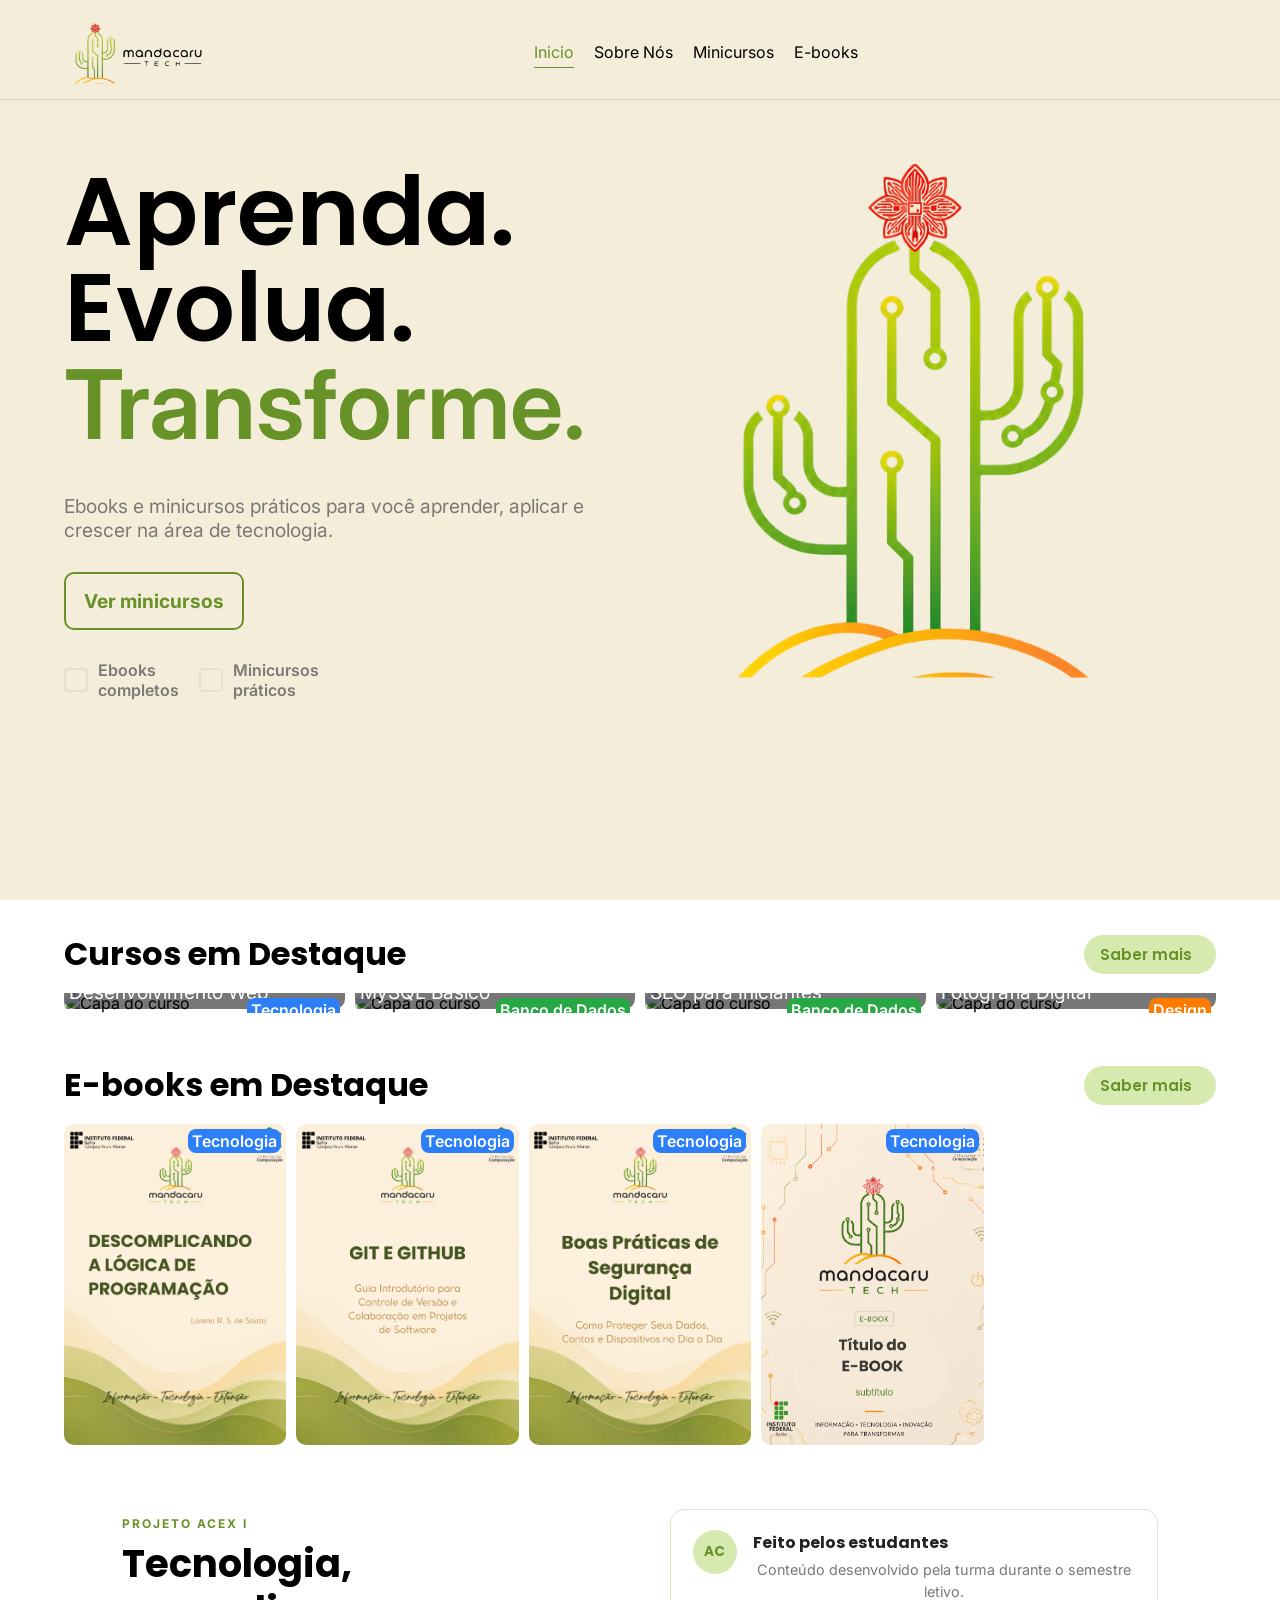
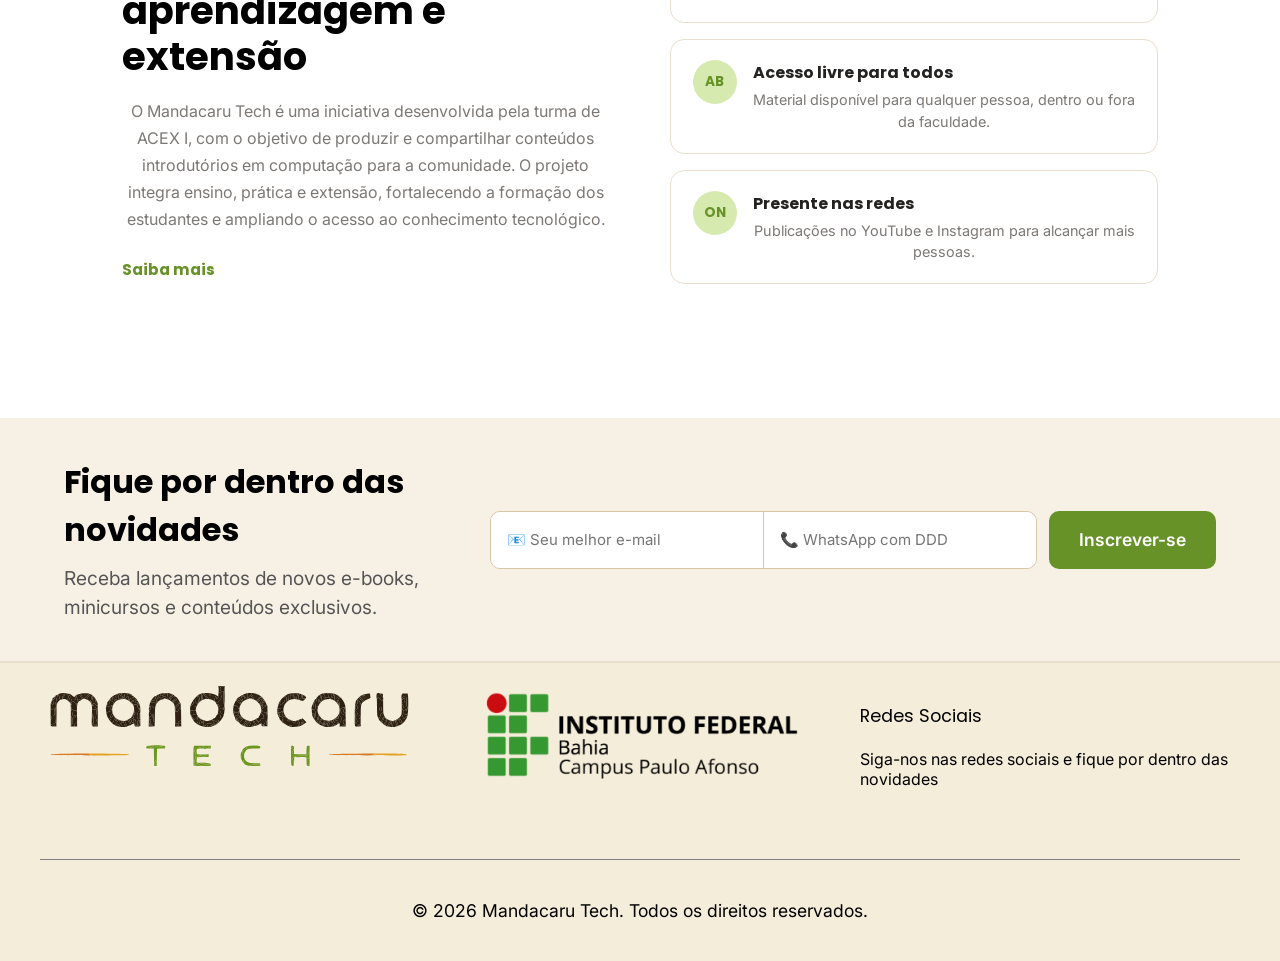
==== commit b207f5e2: "Merge remote-tracking branch 'origin' into italo-minicursos-novo" ====
--- a/assets/css/style.css
+++ b/assets/css/style.css
@@ -25,6 +25,10 @@
     background-color: #000;
 }
 
+.bg-senary {
+    background-color: #f6f2ea;
+}
+
 .color-primary {
     color: #000;
 }
@@ -50,6 +54,11 @@
 
 .bg-dark-quinary {
     background-color: #fff;
+}
+
+.bg-dark-senary {
+    background-color: #222;
+    border-color: #000;
 }
 
 
@@ -141,8 +150,8 @@
     visibility: hidden;
     opacity: 0;
     transition: 
-        transform 1s ease,
-        opacity 1s ease;
+        transform 500ms ease,
+        opacity 500ms ease;
     z-index: 1000;
 }
 
--- a/assets/css/p-inicial.css
+++ b/assets/css/p-inicial.css
@@ -14,7 +14,7 @@
 
 /* Primeira section */
 .inicial {
-    height: 80vh;
+    height: calc(100vh - 100px);
 }
 
 .inicial > .hero-container {
@@ -636,4 +636,8 @@
         gap: 40px;
         padding: 50px 20px;
     }
-}
+    .inicial {
+        height: auto;
+        padding-bottom: 5%;
+    }
+}
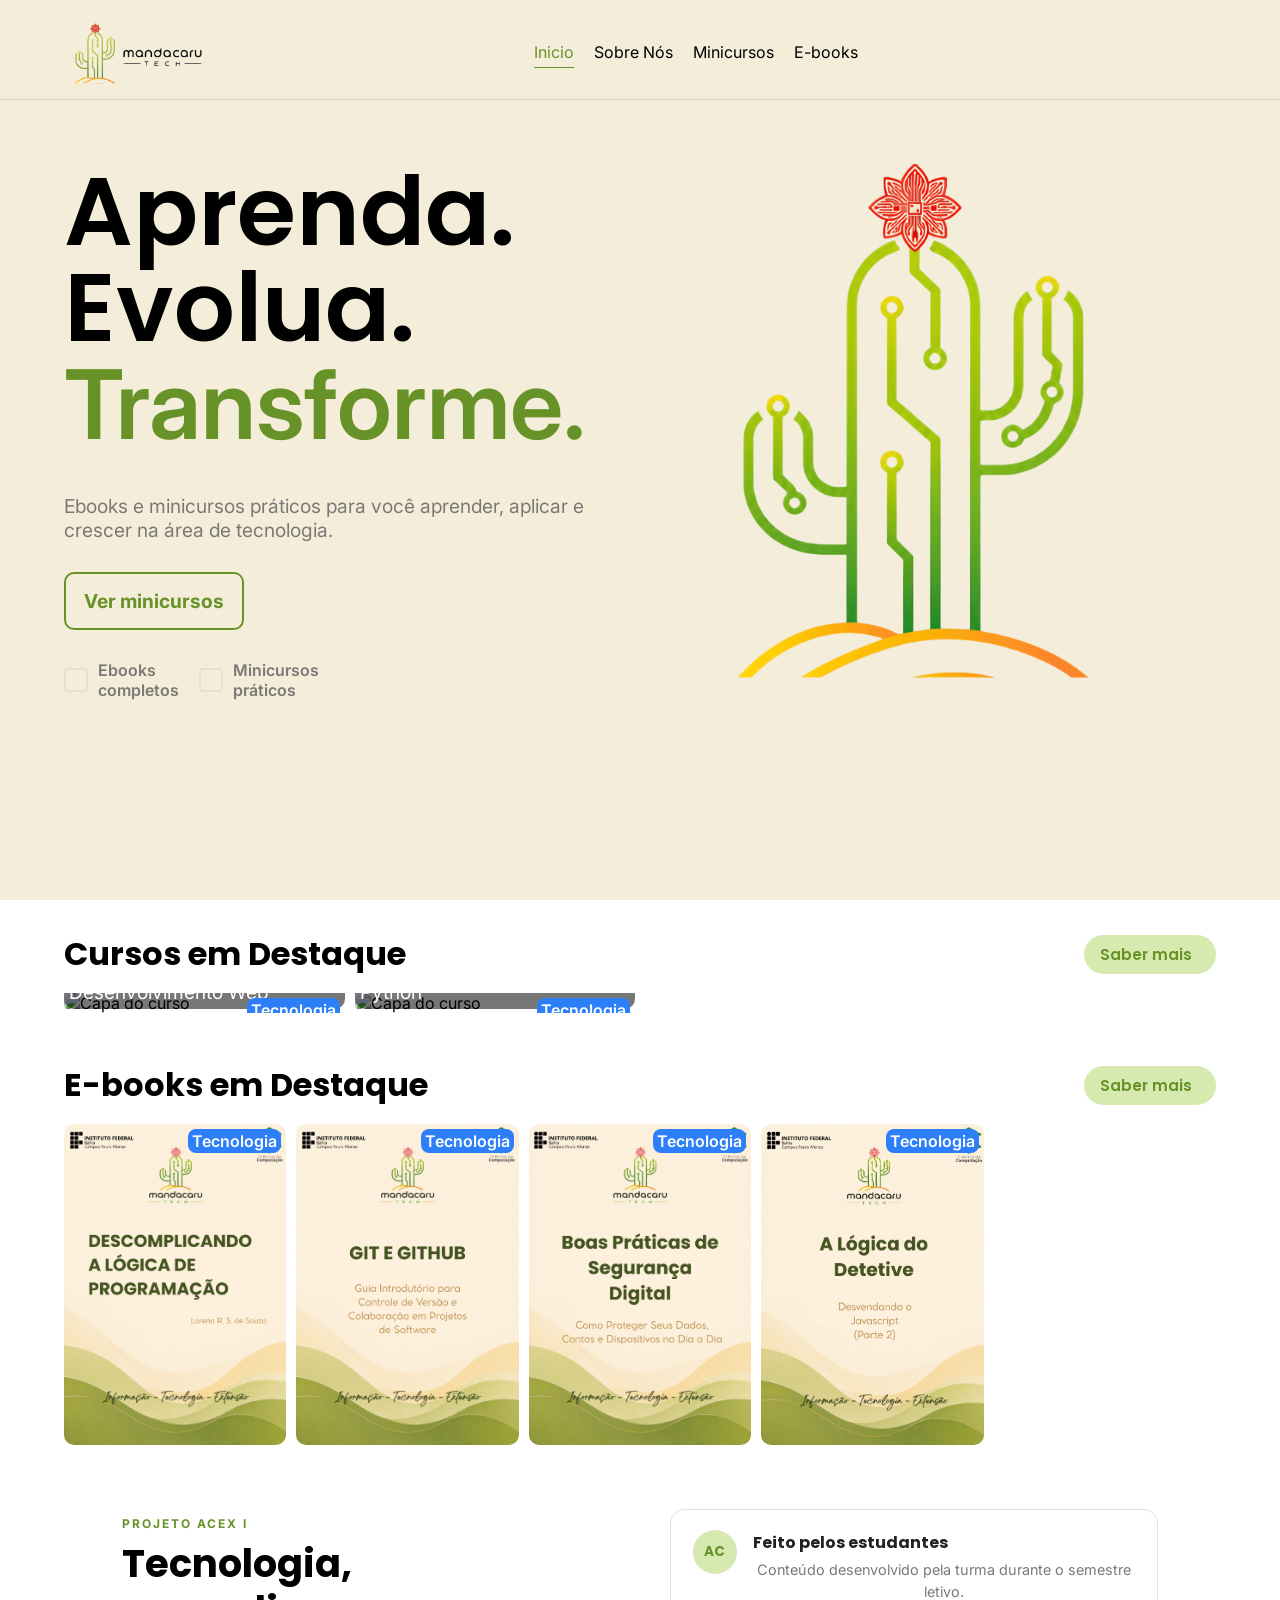
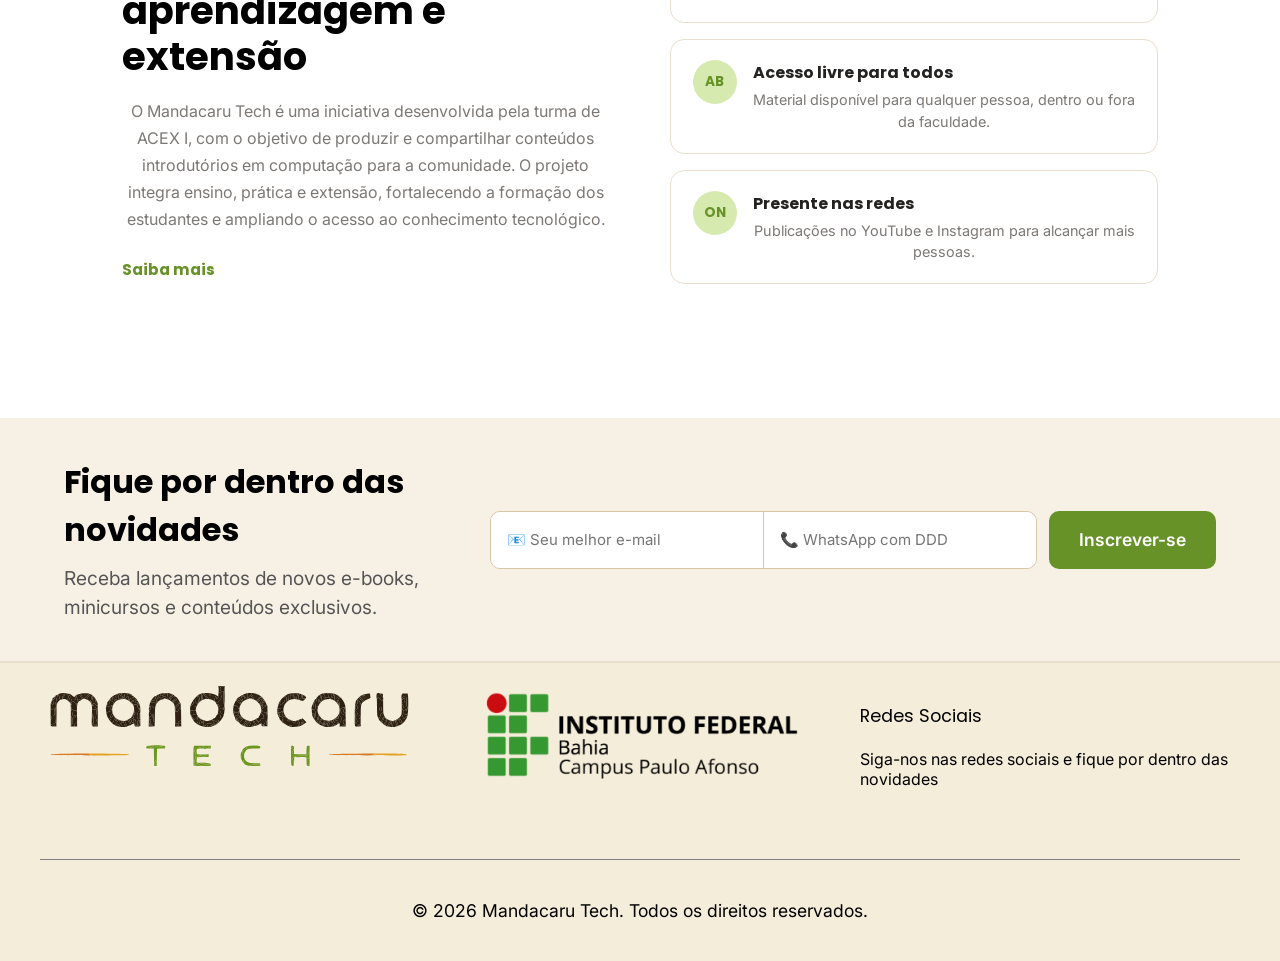
==== commit a1ca09a7: "fix(geral): corrige direcionamento dos cards, fluxo de download dos e-books e fonte do minicurso - C" ====
--- a/index.html
+++ b/index.html
@@ -167,10 +167,10 @@
                 <p class="color-primary">Siga-nos nas redes sociais e fique por dentro das novidades</p>
 
                 <div class="redes">
-                    <a href="https://www.instagram.com/mandacarutech_ext/" target="_blank">
+                    <a href="https://www.instagram.com/mandacarutech_ext/" target="_blank" rel="noopener noreferrer">
                         <i class="fa-brands fa-instagram color-primary"></i>
                     </a>
-                    <a>
+                    <a href="https://www.youtube.com/channel/UChwzBb_n08AIxxpH6Plk7ZQ" target="_blank" rel="noopener noreferrer">
                         <i class="fa-brands fa-youtube color-primary"></i>
                     </a>
                 </div>
--- a/assets/css/p-inicial.css
+++ b/assets/css/p-inicial.css
@@ -108,6 +108,8 @@
 .destaques {
     padding-top: 30px;
     padding-bottom: 30px;
+    /* compensa o header sticky de 100px ao ancorar em #destaques */
+    scroll-margin-top: 100px;
 }
 
 .cabecalho-destaque {
@@ -187,6 +189,10 @@
     padding: 0;
     flex: 0 0 calc((100% - 30px) / 4);
     cursor: pointer;
+    /* cards viraram links: remove sublinhado e cor padrao de <a> */
+    text-decoration: none;
+    color: inherit;
+    display: block;
 }
 
 .img-container:hover {
